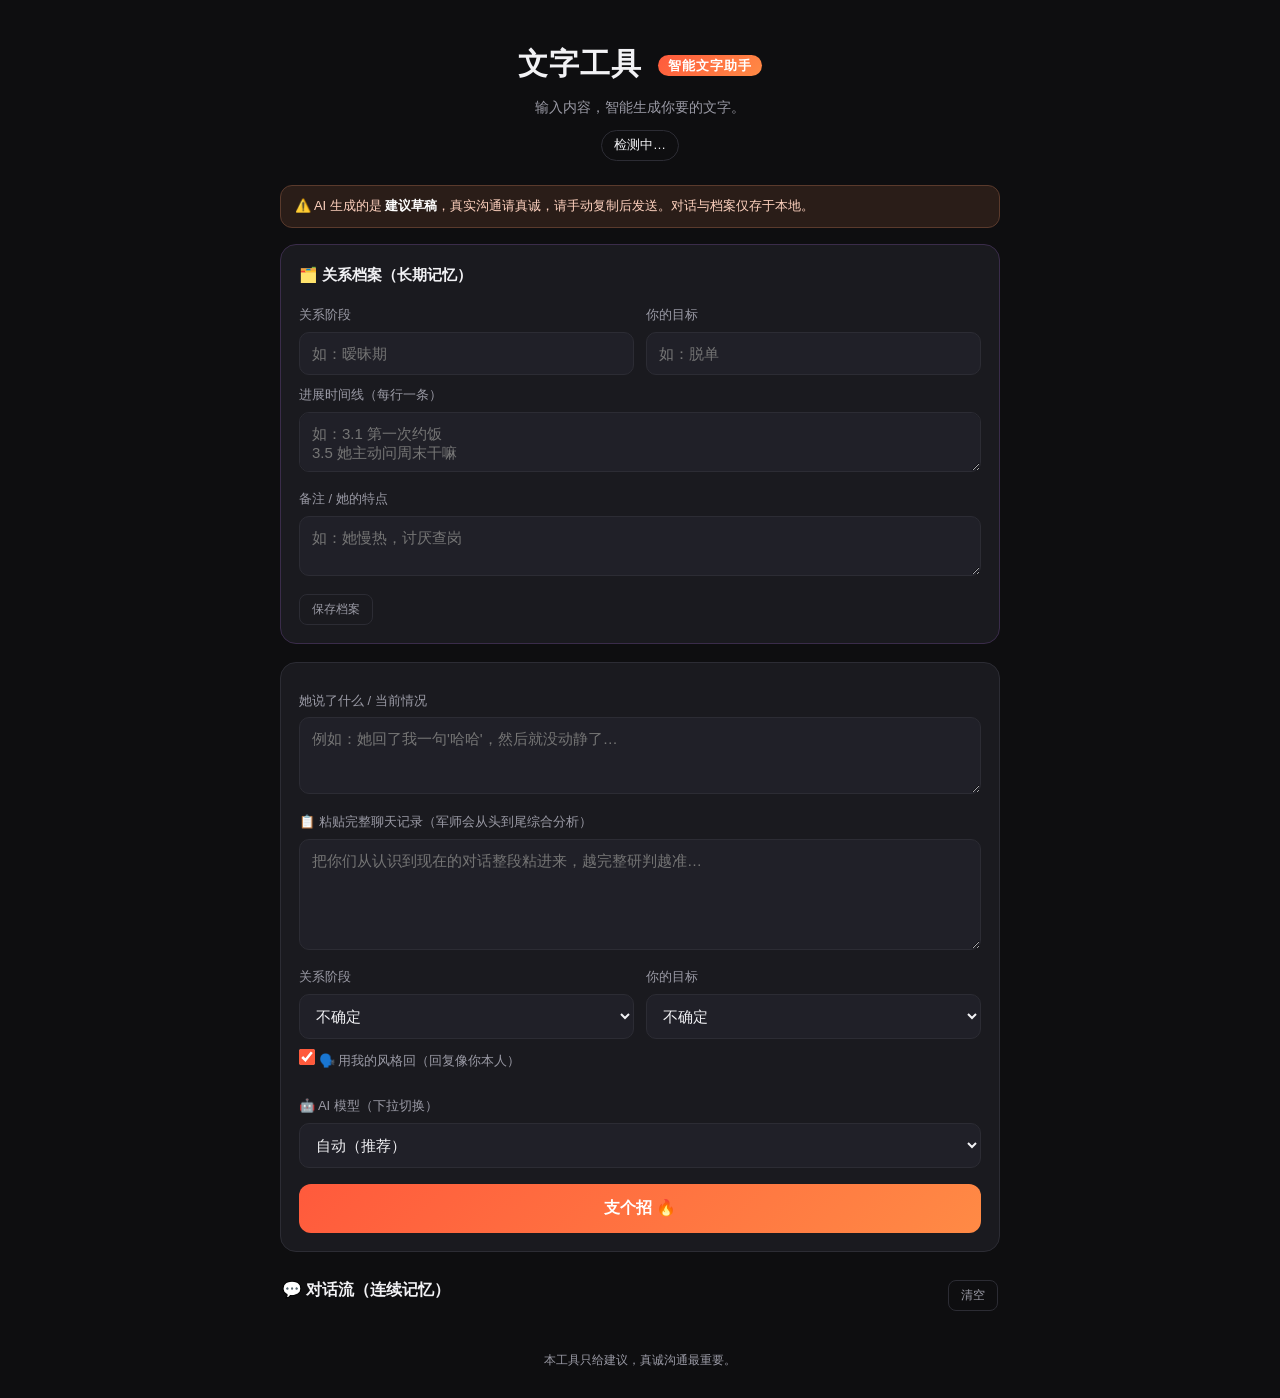
==== web/index.html @ c7403eba "文字工具 · 初版：WebView壳 + 热更新 + 三家大模型桥接" ====
<!DOCTYPE html>
<html lang="zh-CN">
<head>
<meta charset="UTF-8">
<meta name="viewport" content="width=device-width, initial-scale=1.0">
<title>文字工具</title>
<link rel="stylesheet" href="./css/style.css">
</head>
<body>
<div class="app">
  <header class="hero">
    <h1>文字工具 <span class="badge">智能文字助手</span></h1>
    <p class="sub">输入内容，智能生成你要的文字。</p>
    <div id="modeTag" class="mode-tag">检测中…</div>
  </header>

  <div class="disclaimer">
    ⚠️ AI 生成的是 <strong>建议草稿</strong>，真实沟通请真诚，请手动复制后发送。对话与档案仅存于本地。
  </div>

  <section class="profile-card">
    <div class="res-head"><span>🗂️ 关系档案（长期记忆）</span><span id="saveTip" class="tip"></span></div>
    <div class="row">
      <div class="field"><label>关系阶段</label><input id="p_stage" placeholder="如：暧昧期"></div>
      <div class="field"><label>你的目标</label><input id="p_goal" placeholder="如：脱单"></div>
    </div>
    <label>进展时间线（每行一条）</label>
    <textarea id="p_timeline" rows="2" placeholder="如：3.1 第一次约饭&#10;3.5 她主动问周末干嘛"></textarea>
    <label>备注 / 她的特点</label>
    <textarea id="p_notes" rows="2" placeholder="如：她慢热，讨厌查岗"></textarea>
    <button id="saveProfile" class="mini">保存档案</button>
  </section>

  <section class="input-card">
    <label>她说了什么 / 当前情况</label>
    <textarea id="message" rows="3" placeholder="例如：她回了我一句'哈哈'，然后就没动静了…"></textarea>

    <label>📋 粘贴完整聊天记录（军师会从头到尾综合分析）</label>
    <textarea id="chatlog" rows="5" placeholder="把你们从认识到现在的对话整段粘进来，越完整研判越准…"></textarea>

    <div class="row">
      <div class="field">
        <label>关系阶段</label>
        <select id="stage">
          <option value="">不确定</option>
          <option>刚认识 / 陌生人</option>
          <option>刚加微信</option>
          <option>暧昧期</option>
          <option>恋爱中</option>
          <option>已分手 / 想挽回</option>
        </select>
      </div>
      <div class="field">
        <label>你的目标</label>
        <select id="goal">
          <option value="">不确定</option>
          <option>脱单</option>
          <option>暧昧升温</option>
          <option>约出来</option>
          <option>挽回 / 复联</option>
          <option>单纯参谋</option>
        </select>
      </div>
    </div>
    <div class="style-row">
      <label class="switch"><input type="checkbox" id="useStyle" checked>
        🗣️ 用我的风格回（回复像你本人）</label>
    </div>
    <div class="row">
      <div class="field">
        <label>🤖 AI 模型（下拉切换）</label>
        <select id="model"><option value="auto">自动（推荐）</option></select>
      </div>
    </div>
    <button id="go">支个招 🔥</button>
  </section>

  <div class="stream-head"><span>💬 对话流（连续记忆）</span><button id="clear" class="mini">清空</button></div>
  <section id="stream" class="result"></section>

  <footer>本工具只给建议，真诚沟通最重要。</footer>
</div>
<script src="./js/prompts.js"></script>
<script src="./js/offline.js"></script>
<script src="./js/app.js"></script>
</body>
</html>
---- web/css/style.css ----
* { box-sizing: border-box; margin: 0; padding: 0; }

.prov { font-size: 11px; color: #ffb347; font-weight: 600; background: rgba(255,179,71,.12); padding: 1px 7px; border-radius: 8px; margin-left: 6px; }

.style-row { margin: 6px 0 14px; }
.switch { display: flex; align-items: center; gap: 8px; font-size: 13px; color: var(--muted); cursor: pointer; user-select: none; }
.switch input { width: 16px; height: 16px; accent-color: var(--main); cursor: pointer; }
:root {
  --bg: #0e0e10;
  --card: #1a1a1f;
  --card2: #202028;
  --main: #ff5a3c;
  --main2: #ff8a45;
  --text: #f2f2f5;
  --muted: #9a9aa5;
  --line: #2c2c34;
}
body {
  background: var(--bg);
  color: var(--text);
  font-family: -apple-system, BlinkMacSystemFont, "Segoe UI", "PingFang SC", "Microsoft YaHei", sans-serif;
  line-height: 1.6;
  padding: 16px;
}
.app { max-width: 720px; margin: 0 auto; }

.hero { text-align: center; padding: 24px 0 8px; }
.hero h1 { font-size: 30px; font-weight: 800; letter-spacing: 1px; }
.badge {
  font-size: 13px; font-weight: 600; color: #fff;
  background: linear-gradient(135deg, var(--main), var(--main2));
  padding: 3px 10px; border-radius: 999px; vertical-align: middle; margin-left: 6px;
}
.sub { color: var(--muted); margin-top: 8px; font-size: 14px; }

.mode-tag {
  display: inline-block; margin-top: 12px; font-size: 13px;
  padding: 4px 12px; border-radius: 999px; border: 1px solid var(--line);
}
.mode-tag.on { color: #7CFFB2; border-color: #2c5; }
.mode-tag.off { color: var(--main2); border-color: #553; }

.disclaimer {
  background: #2a1d18; border: 1px solid #5a3a2c; color: #ffd2bf;
  font-size: 13px; padding: 10px 14px; border-radius: 12px; margin: 16px 0;
}
.disclaimer strong { color: #fff; }

.profile-card, .input-card {
  background: var(--card); border: 1px solid var(--line);
  border-radius: 16px; padding: 18px; margin-bottom: 18px;
}
.profile-card { border-color: #3a2c4a; }

.res-head {
  display: flex; justify-content: space-between; align-items: center;
  font-weight: 700; font-size: 15px; margin-bottom: 8px; gap: 8px;
}
.profile-card label, .input-card label {
  display: block; font-size: 13px; color: var(--muted); margin: 10px 0 6px;
}
textarea, select, input {
  width: 100%; background: var(--card2); color: var(--text);
  border: 1px solid var(--line); border-radius: 10px; padding: 12px;
  font-size: 15px; font-family: inherit; outline: none;
}
textarea:focus, select:focus, input:focus { border-color: var(--main); }
.row { display: flex; gap: 12px; }
.field { flex: 1; }

button#go {
  width: 100%; margin-top: 16px; padding: 14px;
  font-size: 16px; font-weight: 700; color: #fff; cursor: pointer;
  background: linear-gradient(135deg, var(--main), var(--main2));
  border: none; border-radius: 12px; transition: transform .08s, opacity .2s;
}
button#go:hover { transform: translateY(-1px); }
button#go:disabled { opacity: .6; cursor: default; }

.mini {
  background: transparent; border: 1px solid var(--line); color: var(--muted);
  font-size: 12px; padding: 6px 12px; border-radius: 8px; cursor: pointer; margin-top: 10px;
}
.mini:hover { color: var(--text); border-color: var(--main); }
.tip { font-size: 12px; color: #7CFFB2; opacity: 0; transition: opacity .3s; }

.result { display: flex; flex-direction: column; gap: 14px; }
.res-card {
  background: var(--card); border: 1px solid var(--line);
  border-radius: 16px; padding: 16px;
}
.res-card.wrap { border-color: var(--line); }
.res-card .copy {
  background: transparent; border: 1px solid var(--line); color: var(--muted);
  font-size: 12px; padding: 4px 10px; border-radius: 8px; cursor: pointer;
}
.res-card .copy:hover { color: var(--text); border-color: var(--main); }
.res-body { font-size: 15px; white-space: pre-wrap; }

.bubble {
  background: var(--card2); border: 1px solid var(--line);
  border-radius: 12px; padding: 10px 14px; margin-bottom: 10px;
  font-size: 14px; color: var(--muted);
}
.stream-head {
  display: flex; justify-content: space-between; align-items: center;
  margin: 6px 2px 12px; font-weight: 700; color: var(--text);
}

footer { text-align: center; color: var(--muted); font-size: 12px; margin: 28px 0 12px; }
.hidden { display: none; }
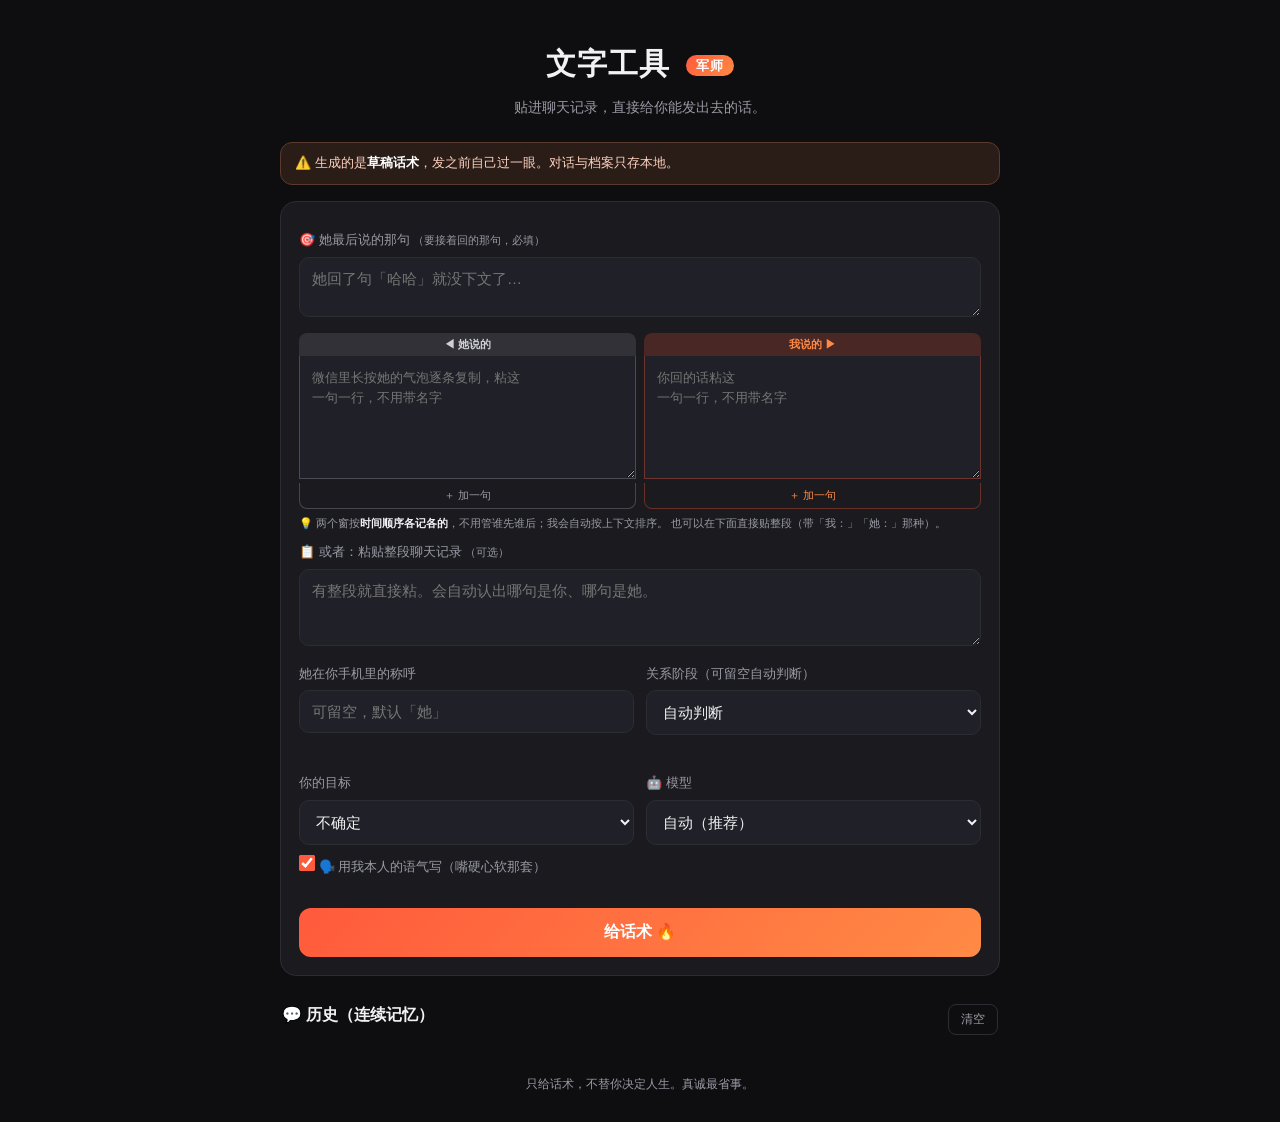
==== commit e89aa8ff: "v2.0: 双输入窗（她说/我说）+ 删除关系档案 + M3阶段判断与三档话术 UI - 移除「关系档案（长期记忆）」整块（阶段/目标/时间线/备注/保存按钮） - 新增她说/我说双栏逐条录入，适配微" ====
--- a/web/index.html
+++ b/web/index.html
@@ -9,47 +9,71 @@
 <body>
 <div class="app">
   <header class="hero">
-    <h1>文字工具 <span class="badge">智能文字助手</span></h1>
-    <p class="sub">输入内容，智能生成你要的文字。</p>
-    <div id="modeTag" class="mode-tag">检测中…</div>
+    <h1>文字工具 <span class="badge">军师</span></h1>
+    <p class="sub">贴进聊天记录，直接给你能发出去的话。</p>
   </header>
 
   <div class="disclaimer">
-    ⚠️ AI 生成的是 <strong>建议草稿</strong>，真实沟通请真诚，请手动复制后发送。对话与档案仅存于本地。
+    ⚠️ 生成的是<strong>草稿话术</strong>，发之前自己过一眼。对话与档案只存本地。
   </div>
 
-  <section class="profile-card">
-    <div class="res-head"><span>🗂️ 关系档案（长期记忆）</span><span id="saveTip" class="tip"></span></div>
-    <div class="row">
-      <div class="field"><label>关系阶段</label><input id="p_stage" placeholder="如：暧昧期"></div>
-      <div class="field"><label>你的目标</label><input id="p_goal" placeholder="如：脱单"></div>
+  <section class="input-card">
+    <label>🎯 她最后说的那句 <span class="hint">（要接着回的那句，必填）</span></label>
+    <textarea id="message" rows="2" placeholder="她回了句「哈哈」就没下文了…"></textarea>
+
+    <div class="dual-win">
+      <div class="dual-col col-her">
+        <div class="dual-head">◀ 她说的</div>
+        <textarea id="herLog" rows="5" placeholder="微信里长按她的气泡逐条复制，粘这&#10;一句一行，不用带名字"></textarea>
+        <button class="dual-add" data-side="her">＋ 加一句</button>
+      </div>
+      <div class="dual-col col-me">
+        <div class="dual-head">我说的 ▶</div>
+        <textarea id="meLog" rows="5" placeholder="你回的话粘这&#10;一句一行，不用带名字"></textarea>
+        <button class="dual-add" data-side="me">＋ 加一句</button>
+      </div>
     </div>
-    <label>进展时间线（每行一条）</label>
-    <textarea id="p_timeline" rows="2" placeholder="如：3.1 第一次约饭&#10;3.5 她主动问周末干嘛"></textarea>
-    <label>备注 / 她的特点</label>
-    <textarea id="p_notes" rows="2" placeholder="如：她慢热，讨厌查岗"></textarea>
-    <button id="saveProfile" class="mini">保存档案</button>
-  </section>
+    <div class="dual-tip">
+      💡 两个窗按<strong>时间顺序各记各的</strong>，不用管谁先谁后；我会自动按上下文排序。
+      也可以在下面直接贴整段（带「我：」「她：」那种）。
+    </div>
 
-  <section class="input-card">
-    <label>她说了什么 / 当前情况</label>
-    <textarea id="message" rows="3" placeholder="例如：她回了我一句'哈哈'，然后就没动静了…"></textarea>
+    <label>📋 或者：粘贴整段聊天记录 <span class="hint">（可选）</span></label>
+    <textarea id="chatlog" rows="3" placeholder="有整段就直接粘。会自动认出哪句是你、哪句是她。"></textarea>
 
-    <label>📋 粘贴完整聊天记录（军师会从头到尾综合分析）</label>
-    <textarea id="chatlog" rows="5" placeholder="把你们从认识到现在的对话整段粘进来，越完整研判越准…"></textarea>
+    <div id="chatWin" class="chat-win" style="display:none">
+      <div class="chat-head">
+        <span class="chat-side-label left">◀ 她说的</span>
+        <span class="chat-side-label right">我说的 ▶</span>
+      </div>
+      <div id="chatList" class="chat-list"></div>
+      <div class="parse-tip">点气泡可左右翻转改归属。改完直接点「给话术」。</div>
+    </div>
 
     <div class="row">
       <div class="field">
-        <label>关系阶段</label>
+        <label>她在你手机里的称呼</label>
+        <input id="herName" placeholder="可留空，默认「她」">
+      </div>
+      <div class="field">
+        <label>关系阶段（可留空自动判断）</label>
         <select id="stage">
-          <option value="">不确定</option>
-          <option>刚认识 / 陌生人</option>
-          <option>刚加微信</option>
-          <option>暧昧期</option>
-          <option>恋爱中</option>
-          <option>已分手 / 想挽回</option>
+          <option value="">自动判断</option>
+          <option>A 吸引（刚认识/刚加微信）</option>
+          <option>C 舒适（聊得来/有信任）</option>
+          <option>S 诱惑（氛围到了/该推进）</option>
         </select>
       </div>
+    </div>
+
+    <div id="stageConfirmed" class="stage-confirmed"></div>
+    <div id="stageCard" class="stage-card" style="display:none">
+      <div id="stageGuess" class="stage-guess"></div>
+      <div id="stageReason" class="stage-reason"></div>
+    </div>
+    <div id="stageStatus" class="stage-status"></div>
+
+    <div class="row">
       <div class="field">
         <label>你的目标</label>
         <select id="goal">
@@ -61,26 +85,27 @@
           <option>单纯参谋</option>
         </select>
       </div>
-    </div>
-    <div class="style-row">
-      <label class="switch"><input type="checkbox" id="useStyle" checked>
-        🗣️ 用我的风格回（回复像你本人）</label>
-    </div>
-    <div class="row">
       <div class="field">
-        <label>🤖 AI 模型（下拉切换）</label>
+        <label>🤖 模型</label>
         <select id="model"><option value="auto">自动（推荐）</option></select>
       </div>
     </div>
-    <button id="go">支个招 🔥</button>
+
+    <div class="style-row">
+      <label class="switch"><input type="checkbox" id="useStyle" checked>
+        🗣️ 用我本人的语气写（嘴硬心软那套）</label>
+    </div>
+
+    <button id="go">给话术 🔥</button>
   </section>
 
-  <div class="stream-head"><span>💬 对话流（连续记忆）</span><button id="clear" class="mini">清空</button></div>
+  <div class="stream-head"><span>💬 历史（连续记忆）</span><button id="clear" class="mini">清空</button></div>
   <section id="stream" class="result"></section>
 
-  <footer>本工具只给建议，真诚沟通最重要。</footer>
+  <footer>只给话术，不替你决定人生。真诚最省事。</footer>
 </div>
 <script src="./js/prompts.js"></script>
+<script src="./js/chatparse.js"></script>
 <script src="./js/offline.js"></script>
 <script src="./js/app.js"></script>
 </body>
--- a/web/css/style.css
+++ b/web/css/style.css
@@ -46,17 +46,16 @@
 }
 .disclaimer strong { color: #fff; }
 
-.profile-card, .input-card {
+.input-card {
   background: var(--card); border: 1px solid var(--line);
   border-radius: 16px; padding: 18px; margin-bottom: 18px;
 }
-.profile-card { border-color: #3a2c4a; }
 
 .res-head {
   display: flex; justify-content: space-between; align-items: center;
   font-weight: 700; font-size: 15px; margin-bottom: 8px; gap: 8px;
 }
-.profile-card label, .input-card label {
+.input-card label {
   display: block; font-size: 13px; color: var(--muted); margin: 10px 0 6px;
 }
 textarea, select, input {
@@ -109,3 +108,128 @@
 
 footer { text-align: center; color: var(--muted); font-size: 12px; margin: 28px 0 12px; }
 .hidden { display: none; }
+
+/* ========== v2 新增：解析预览 / 阶段卡 / 三档话术 ========== */
+
+/* 解析预览区 */
+/* 阶段卡 */
+.stage-confirmed { font-size: 12px; color: #7CFFB2; margin: 4px 0 0; }
+.stage-card {
+  margin: 8px 0; padding: 10px 12px;
+  background: rgba(255,90,60,.07); border: 1px solid rgba(255,90,60,.3); border-radius: 12px;
+}
+.stage-guess { font-size: 14px; color: var(--text); }
+.stage-reason { font-size: 12px; color: var(--muted); margin-top: 4px; white-space: pre-wrap; }
+.stage-status { font-size: 12px; color: var(--muted); margin: 6px 0; min-height: 16px; }
+.conf { font-size: 11px; color: var(--muted); background: rgba(154,154,165,.15); padding: 1px 6px; border-radius: 6px; margin-left: 4px; }
+
+/* 结果卡内：阶段 + 点破 */
+.stage-line { font-size: 13px; font-weight: 700; color: var(--main2); margin-bottom: 6px; }
+.read-line {
+  font-size: 15px; font-weight: 600; color: var(--text);
+  padding: 8px 0 12px; border-bottom: 1px dashed var(--line); margin-bottom: 12px;
+}
+.dont-line {
+  margin-top: 12px; padding: 8px 12px; font-size: 13px; color: #ff8a8a;
+  background: rgba(255,107,107,.08); border-left: 3px solid #ff6b6b; border-radius: 6px;
+}
+
+/* 三档话术 */
+.opt {
+  border: 1px solid var(--line); border-radius: 12px;
+  padding: 10px 12px; margin-bottom: 10px; background: var(--card2);
+}
+.opt.tone-liao { border-color: rgba(255,90,60,.45); }
+.opt.tone-che  { border-color: rgba(120,140,180,.4); }
+.opt-head { display: flex; align-items: center; justify-content: space-between; margin-bottom: 6px; }
+.opt-tag {
+  font-size: 11px; font-weight: 700; padding: 2px 9px; border-radius: 999px;
+  background: rgba(255,255,255,.08); color: var(--text);
+}
+.opt.tone-wen  .opt-tag { background: rgba(124,255,178,.15); color: #7CFFB2; }
+.opt.tone-liao .opt-tag { background: rgba(255,90,60,.2);    color: var(--main2); }
+.opt.tone-che  .opt-tag { background: rgba(120,140,180,.2);  color: #9db4e0; }
+.opt-copy {
+  background: transparent; border: 1px solid var(--line); color: var(--muted);
+  font-size: 11px; padding: 3px 10px; border-radius: 8px; cursor: pointer;
+}
+.opt-copy:hover { color: var(--main2); border-color: var(--main); }
+.opt-text {
+  font-size: 16px; font-weight: 600; color: var(--text);
+  padding: 6px 0; line-height: 1.5; word-break: break-word;
+}
+.opt-why     { font-size: 12px; color: var(--muted); margin-top: 4px; }
+.opt-predict { font-size: 12px; color: #9db4e0; margin-top: 6px; }
+.opt-then    { font-size: 13px; color: #7CFFB2; margin-top: 3px; }
+
+/* ============ v3 聊天窗口（她说 / 我说，微信式双窗） ============ */
+.chat-win {
+  margin: 10px 0; padding: 10px;
+  background: var(--card2); border: 1px solid var(--line); border-radius: 14px;
+}
+.chat-head {
+  display: flex; justify-content: space-between; align-items: center;
+  padding-bottom: 8px; margin-bottom: 8px; border-bottom: 1px dashed var(--line);
+}
+.chat-side-label { font-size: 11px; font-weight: 700; padding: 2px 10px; border-radius: 999px; }
+.chat-side-label.left  { background: rgba(154,154,165,.18); color: #cfcfd6; }
+.chat-side-label.right { background: rgba(255,90,60,.18);  color: var(--main2); }
+.chat-list {
+  max-height: 340px; overflow-y: auto;
+  display: flex; flex-direction: column; gap: 8px; padding: 2px 0;
+}
+.chat-conf { font-size: 11px; color: var(--muted); text-align: center; padding-bottom: 4px; }
+.chat-conf b { color: var(--text); }
+.chat-conf b.high { color: #7CFFB2; }
+.chat-conf b.mid  { color: #ffc857; }
+.chat-conf b.low  { color: #ff6b6b; }
+.chat-row {
+  display: flex; align-items: flex-end; gap: 6px; max-width: 100%;
+}
+.chat-row.left  { justify-content: flex-start; }
+.chat-row.right { justify-content: flex-end; }
+.chat-who {
+  flex: 0 0 auto; font-size: 10px; color: var(--muted); padding-bottom: 4px; max-width: 64px;
+  overflow: hidden; text-overflow: ellipsis; white-space: nowrap;
+}
+.chat-bubble {
+  max-width: 76%; padding: 8px 12px; border-radius: 14px;
+  font-size: 14px; line-height: 1.45; word-break: break-word; cursor: pointer;
+}
+.chat-bubble.her {
+  background: #26262c; color: #e8e8ee;
+  border-bottom-left-radius: 4px;
+}
+.chat-bubble.me {
+  background: linear-gradient(135deg, #ff5a3c, #ff7a4d); color: #fff;
+  border-bottom-right-radius: 4px;
+}
+.chat-bubble.unsure { border: 1px dashed rgba(255,200,87,.55); }
+.chat-bubble:active { filter: brightness(1.15); }
+.parse-tip { font-size: 11px; color: var(--muted); margin-top: 8px; }
+
+/* ============ v3.1 双输入窗（她说 / 我说） ============ */
+.hint { font-size: 11px; color: var(--muted); font-weight: 400; }
+.dual-win { display: flex; gap: 8px; margin: 8px 0 6px; }
+.dual-col { flex: 1 1 50%; min-width: 0; display: flex; flex-direction: column; }
+.dual-head {
+  font-size: 11px; font-weight: 700; text-align: center;
+  padding: 3px 0; border-radius: 8px 8px 0 0; margin-bottom: 0;
+}
+.col-her .dual-head { background: rgba(154,154,165,.18); color: #cfcfd6; }
+.col-me  .dual-head { background: rgba(255,90,60,.20);  color: var(--main2); }
+.dual-col textarea {
+  flex: 1 1 auto; margin: 0 !important; border-radius: 0 !important;
+  border-top: none !important; font-size: 13px; line-height: 1.5; min-height: 108px;
+}
+.col-her textarea { border-color: rgba(154,154,165,.35) !important; }
+.col-me  textarea { border-color: rgba(255,90,60,.35) !important; }
+.dual-add {
+  margin-top: 4px; background: transparent; font-size: 11px; padding: 5px 0;
+  border-radius: 0 0 8px 8px; cursor: pointer;
+}
+.col-her .dual-add { border: 1px solid rgba(154,154,165,.35); border-top: none; color: var(--muted); }
+.col-me  .dual-add { border: 1px solid rgba(255,90,60,.35);  border-top: none; color: var(--main2); }
+.dual-add:active { background: rgba(255,255,255,.06); }
+.dual-tip { font-size: 11px; color: var(--muted); line-height: 1.6; margin-bottom: 10px; }
+.dual-tip strong { color: var(--text); }
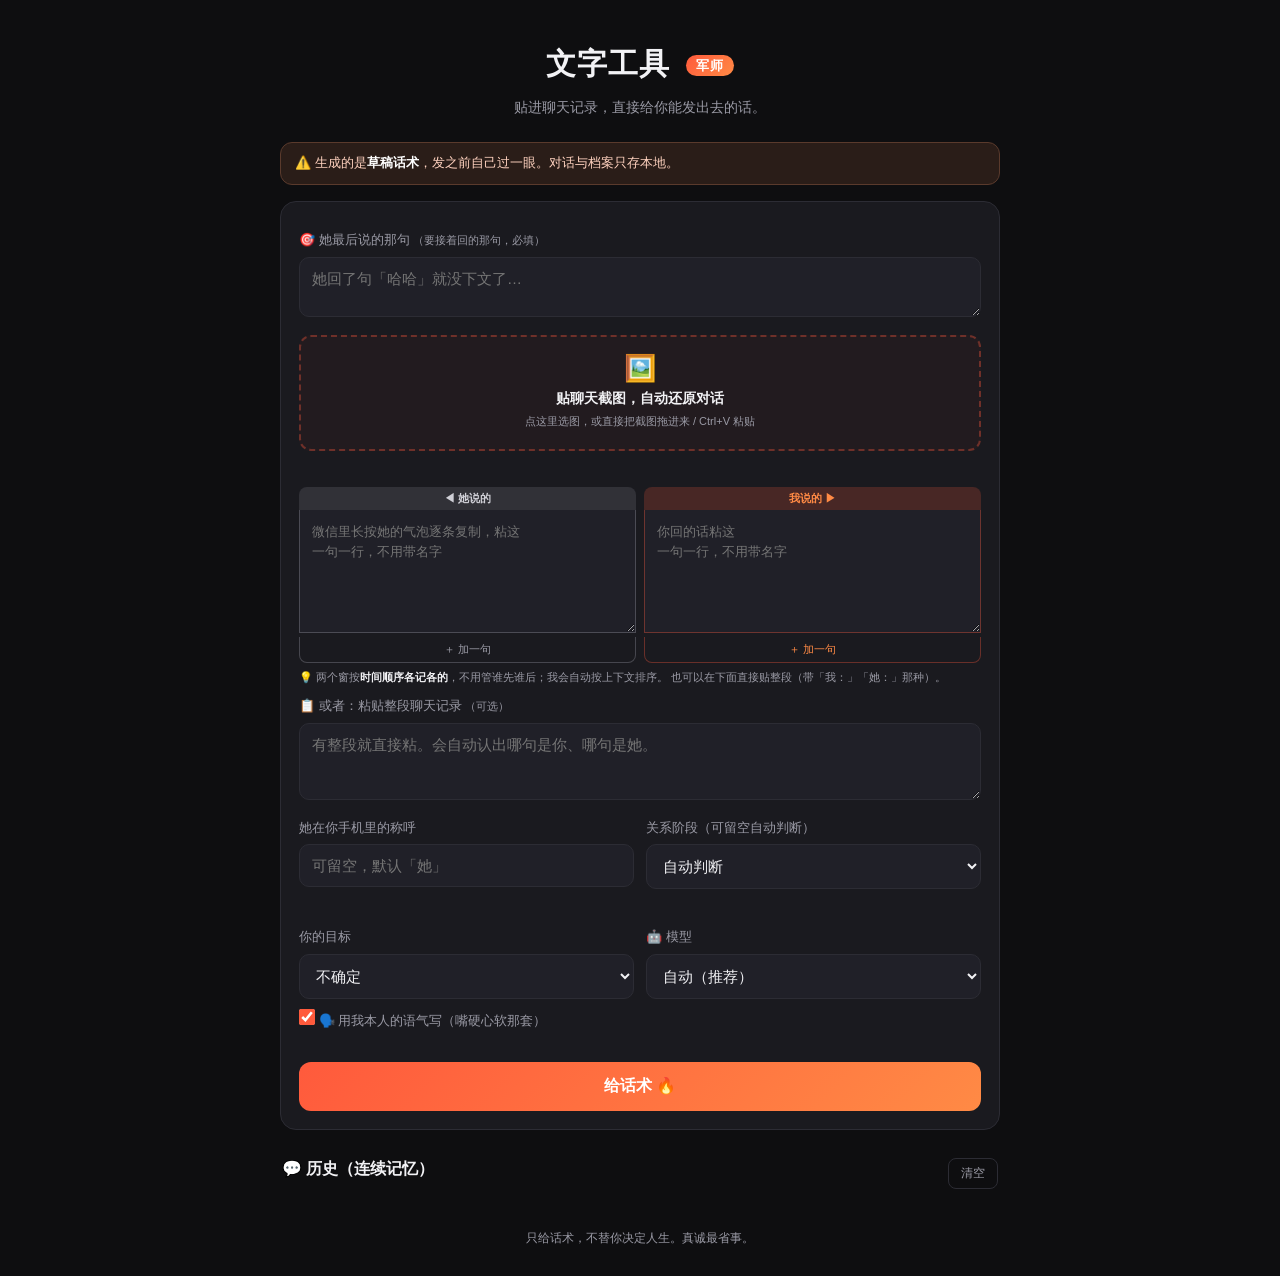
==== commit 10870477: "v3.0: 贴图生成对话（像素判左右 + 多模态OCR）+ 时间线从上到下 截图识别（新模块 shotparse.js） - 像素分割：Canvas 逐行扫前景 → 行块聚合 → 剔头像 → 气泡中心" ====
--- a/web/index.html
+++ b/web/index.html
@@ -20,6 +20,17 @@
   <section class="input-card">
     <label>🎯 她最后说的那句 <span class="hint">（要接着回的那句，必填）</span></label>
     <textarea id="message" rows="2" placeholder="她回了句「哈哈」就没下文了…"></textarea>
+
+    <div class="shot-zone" id="shotZone">
+      <div class="shot-inner">
+        <div class="shot-icon">🖼️</div>
+        <div class="shot-title">贴聊天截图，自动还原对话</div>
+        <div class="shot-sub">点这里选图，或直接把截图拖进来 / Ctrl+V 粘贴</div>
+      </div>
+      <input type="file" id="shotFile" accept="image/*" multiple hidden>
+    </div>
+    <div id="shotList" class="shot-list"></div>
+    <div id="shotStatus" class="shot-status"></div>
 
     <div class="dual-win">
       <div class="dual-col col-her">
@@ -106,6 +117,7 @@
 </div>
 <script src="./js/prompts.js"></script>
 <script src="./js/chatparse.js"></script>
+<script src="./js/shotparse.js"></script>
 <script src="./js/offline.js"></script>
 <script src="./js/app.js"></script>
 </body>
--- a/web/css/style.css
+++ b/web/css/style.css
@@ -233,3 +233,33 @@
 .dual-add:active { background: rgba(255,255,255,.06); }
 .dual-tip { font-size: 11px; color: var(--muted); line-height: 1.6; margin-bottom: 10px; }
 .dual-tip strong { color: var(--text); }
+
+/* ============ v3.2 截图识别区 ============ */
+.shot-zone {
+  border: 2px dashed rgba(255,90,60,.35); border-radius: 12px;
+  background: rgba(255,90,60,.04); padding: 18px 12px; text-align: center;
+  cursor: pointer; transition: .18s; margin: 10px 0 6px;
+}
+.shot-zone:active, .shot-zone.hover { background: rgba(255,90,60,.10); border-color: var(--main); }
+.shot-icon { font-size: 26px; line-height: 1; margin-bottom: 6px; }
+.shot-title { font-size: 14px; font-weight: 600; color: var(--text); }
+.shot-sub { font-size: 11px; color: var(--muted); margin-top: 4px; }
+.shot-list { display: flex; flex-wrap: wrap; gap: 8px; margin-bottom: 6px; }
+.shot-item { position: relative; width: 72px; height: 72px; border-radius: 8px; overflow: hidden; border: 1px solid var(--line); }
+.shot-item img { width: 100%; height: 100%; object-fit: cover; display: block; }
+.shot-item .shot-x {
+  position: absolute; top: 2px; right: 2px; width: 18px; height: 18px;
+  border-radius: 50%; background: rgba(0,0,0,.65); color: #fff;
+  font-size: 12px; line-height: 18px; text-align: center; cursor: pointer;
+}
+.shot-item .shot-tag {
+  position: absolute; bottom: 0; left: 0; right: 0;
+  background: rgba(0,0,0,.6); color: #7CFFB2; font-size: 9px;
+  text-align: center; padding: 1px 0;
+}
+.shot-status { font-size: 11px; color: var(--muted); min-height: 16px; margin-bottom: 6px; }
+.shot-status b { color: var(--main2); }
+.chat-bubble.empty {
+  background: transparent !important; color: var(--muted) !important;
+  border: 1px dashed rgba(255,200,87,.5); font-style: italic; font-size: 13px;
+}
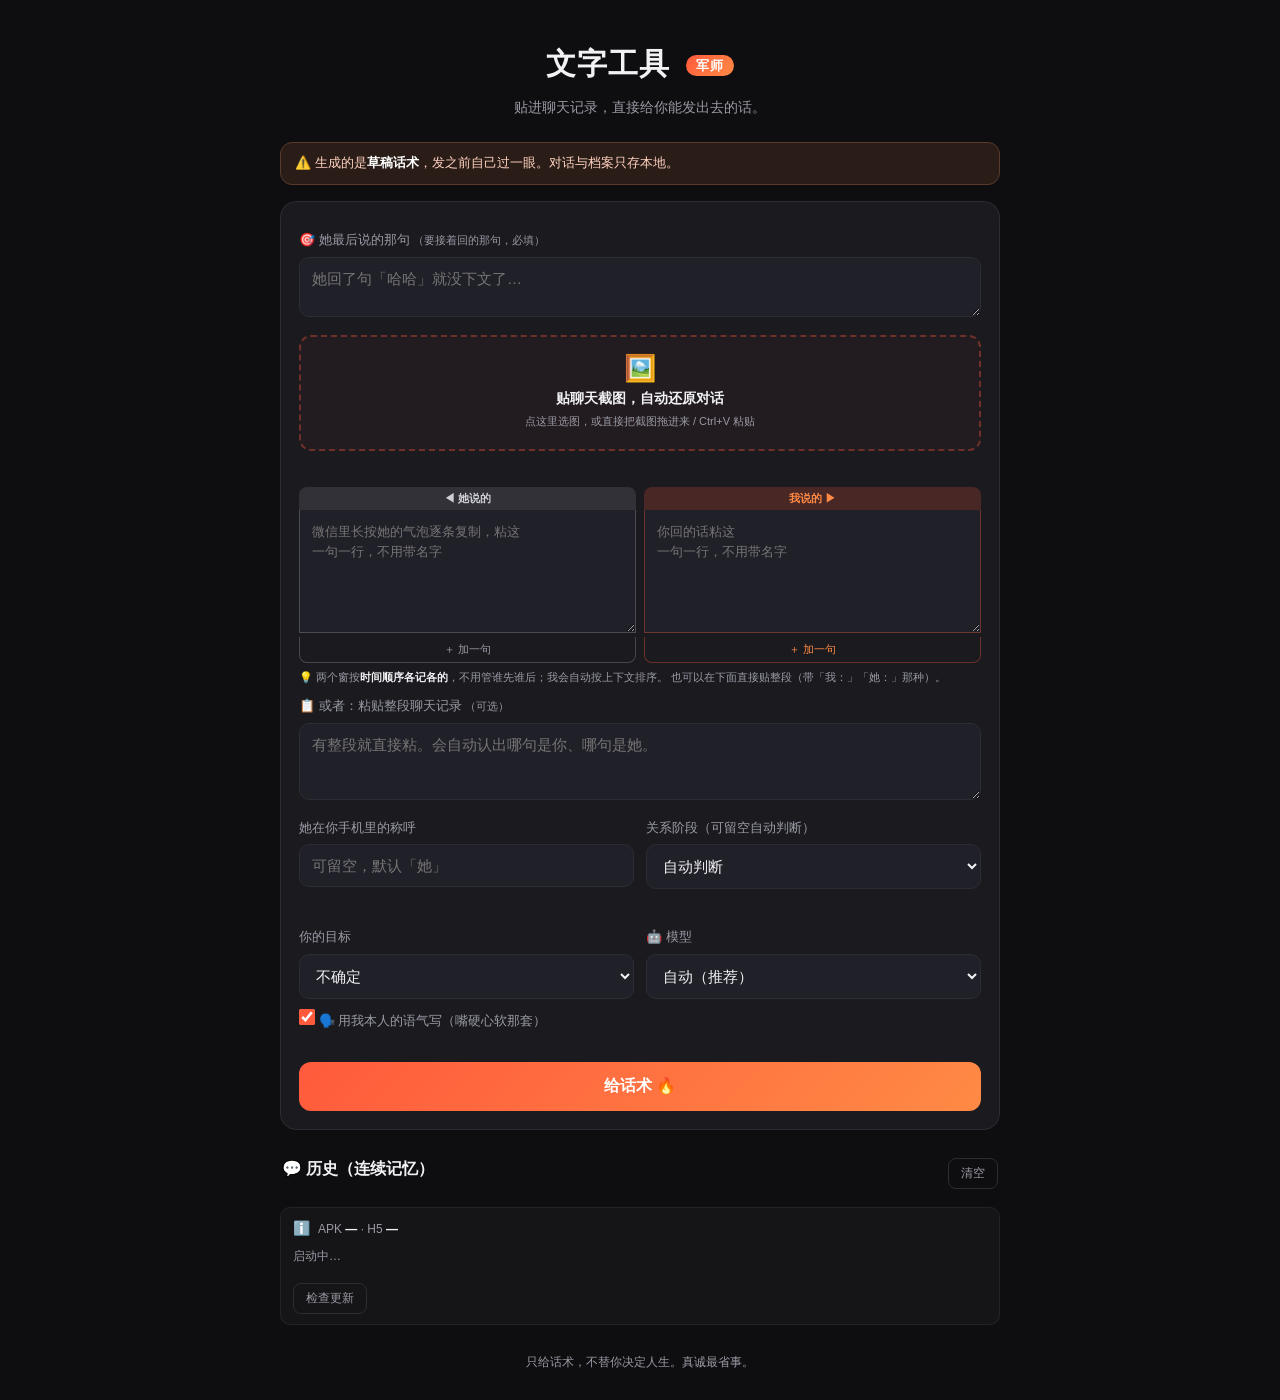
==== commit de39ec5c: "H5 版本检查/热更状态条：显示 APK+H5 版本、启动自动显示有无更新、检查更新/立即应用（纯 H5 热更，未动 APK）" ====
--- a/web/index.html
+++ b/web/index.html
@@ -113,12 +113,21 @@
   <div class="stream-head"><span>💬 历史（连续记忆）</span><button id="clear" class="mini">清空</button></div>
   <section id="stream" class="result"></section>
 
+  <section class="ver-bar" id="verBar">
+    <span class="ver-i">ℹ️</span>
+    <span class="ver-text">APK <b id="verApk">…</b> · H5 <b id="verH5">…</b></span>
+    <span id="verState" class="ver-state">启动中…</span>
+    <button id="verCheck" class="mini">检查更新</button>
+    <button id="verApply" class="mini ver-apply" style="display:none">立即应用</button>
+  </section>
+
   <footer>只给话术，不替你决定人生。真诚最省事。</footer>
 </div>
 <script src="./js/prompts.js"></script>
 <script src="./js/chatparse.js"></script>
 <script src="./js/shotparse.js"></script>
 <script src="./js/offline.js"></script>
+<script src="./js/update.js"></script>
 <script src="./js/app.js"></script>
 </body>
 </html>
--- a/web/css/style.css
+++ b/web/css/style.css
@@ -263,3 +263,45 @@
   background: transparent !important; color: var(--muted) !important;
   border: 1px dashed rgba(255,200,87,.5); font-style: italic; font-size: 13px;
 }
+
+/* ============ v3.2 对话动力学 / 接话逻辑 ============ */
+.dyn-line {
+  font-size: 12px; color: var(--muted); line-height: 1.6;
+  padding: 6px 10px; margin: 0 0 8px;
+  background: rgba(124,255,178,.06); border-left: 3px solid rgba(124,255,178,.5);
+  border-radius: 6px;
+}
+.dyn-risk {
+  font-weight: 700; padding: 1px 7px; border-radius: 999px; font-size: 11px;
+  margin-left: 4px;
+}
+.dyn-risk.mid { background: rgba(255,200,87,.18); color: #ffc857; }
+.dyn-risk.hi  { background: rgba(255,107,107,.18); color: #ff8a8a; }
+.dyn-risk.ext { background: rgba(255,60,60,.28); color: #ff5a5a; }
+.dyn-lbl { color: #9db4e0; font-size: 11px; margin-left: 4px; }
+.dyn-note {
+  font-size: 12px; color: #ffc857; line-height: 1.6;
+  padding: 4px 10px 8px; margin: -4px 0 8px;
+}
+.thread-line {
+  font-size: 12px; color: var(--text); line-height: 1.6;
+  padding: 6px 10px; margin: 0 0 12px;
+  background: rgba(255,255,255,.04); border-left: 3px solid var(--main); border-radius: 6px;
+}
+
+/* ============ 版本与更新条 ============ */
+.ver-bar {
+  display: flex; align-items: center; gap: 8px; flex-wrap: wrap;
+  font-size: 12px; color: var(--muted); line-height: 1.5;
+  padding: 10px 12px; margin: 6px 0 0;
+  background: rgba(255,255,255,.03); border: 1px solid rgba(255,255,255,.06);
+  border-radius: 10px;
+}
+.ver-bar .ver-i { font-size: 14px; }
+.ver-bar b { color: var(--text); font-weight: 600; }
+.ver-bar .ver-state { flex: 1 1 100%; color: var(--muted); }
+.ver-bar .ver-state:empty { display: none; }
+.ver-bar .ver-apply {
+  background: var(--main); color: #06120a; border: none; font-weight: 700;
+}
+.ver-bar .ver-apply:hover { filter: brightness(1.08); }
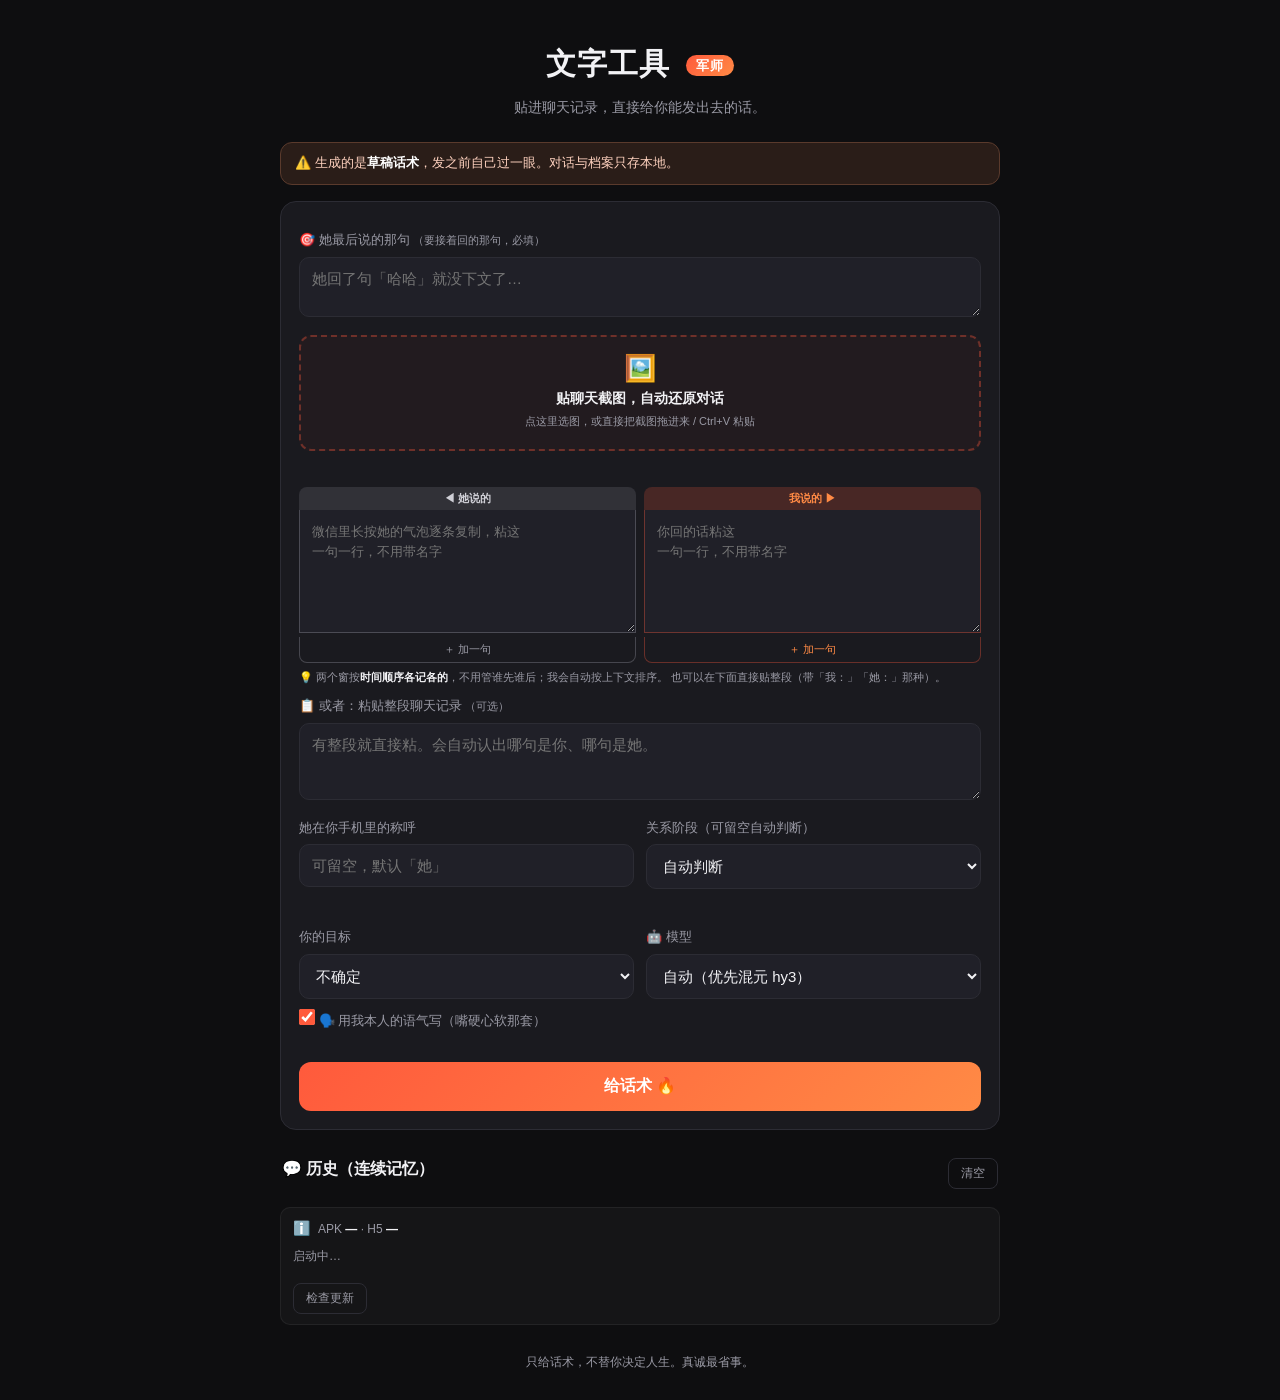
==== commit 8dbe9ee7: "新增聊天记录手动调序功能（v3.6 热更，未动APK）：聊天窗每条气泡旁加▲▼按钮调整消息先后顺序；点气泡翻转归属保留。引入手动态 editedTurns，调序/翻转后锁定为用户确认顺序不再被自动解析" ====
--- a/web/index.html
+++ b/web/index.html
@@ -58,7 +58,7 @@
         <span class="chat-side-label right">我说的 ▶</span>
       </div>
       <div id="chatList" class="chat-list"></div>
-      <div class="parse-tip">点气泡可左右翻转改归属。改完直接点「给话术」。</div>
+      <div class="parse-tip">顺序错了？用每条旁的 ▲▼ 调整先后；点气泡可左右翻转改归属。改完直接点「给话术」。</div>
     </div>
 
     <div class="row">
--- a/web/css/style.css
+++ b/web/css/style.css
@@ -207,6 +207,11 @@
 .chat-bubble.unsure { border: 1px dashed rgba(255,200,87,.55); }
 .chat-bubble:active { filter: brightness(1.15); }
 .parse-tip { font-size: 11px; color: var(--muted); margin-top: 8px; }
+.chat-move { display: flex; flex-direction: column; gap: 2px; flex: 0 0 auto; align-self: center; margin: 0 2px; }
+.chat-move .mv { width: 24px; height: 17px; font-size: 10px; line-height: 1; border: none; border-radius: 5px; background: rgba(255,255,255,.12); color: var(--text); cursor: pointer; padding: 0; }
+.chat-move .mv:active { background: rgba(255,255,255,.28); }
+.chat-row.left .chat-move { order: -1; }
+.chat-row.right .chat-move { order: 2; }
 
 /* ============ v3.1 双输入窗（她说 / 我说） ============ */
 .hint { font-size: 11px; color: var(--muted); font-weight: 400; }
